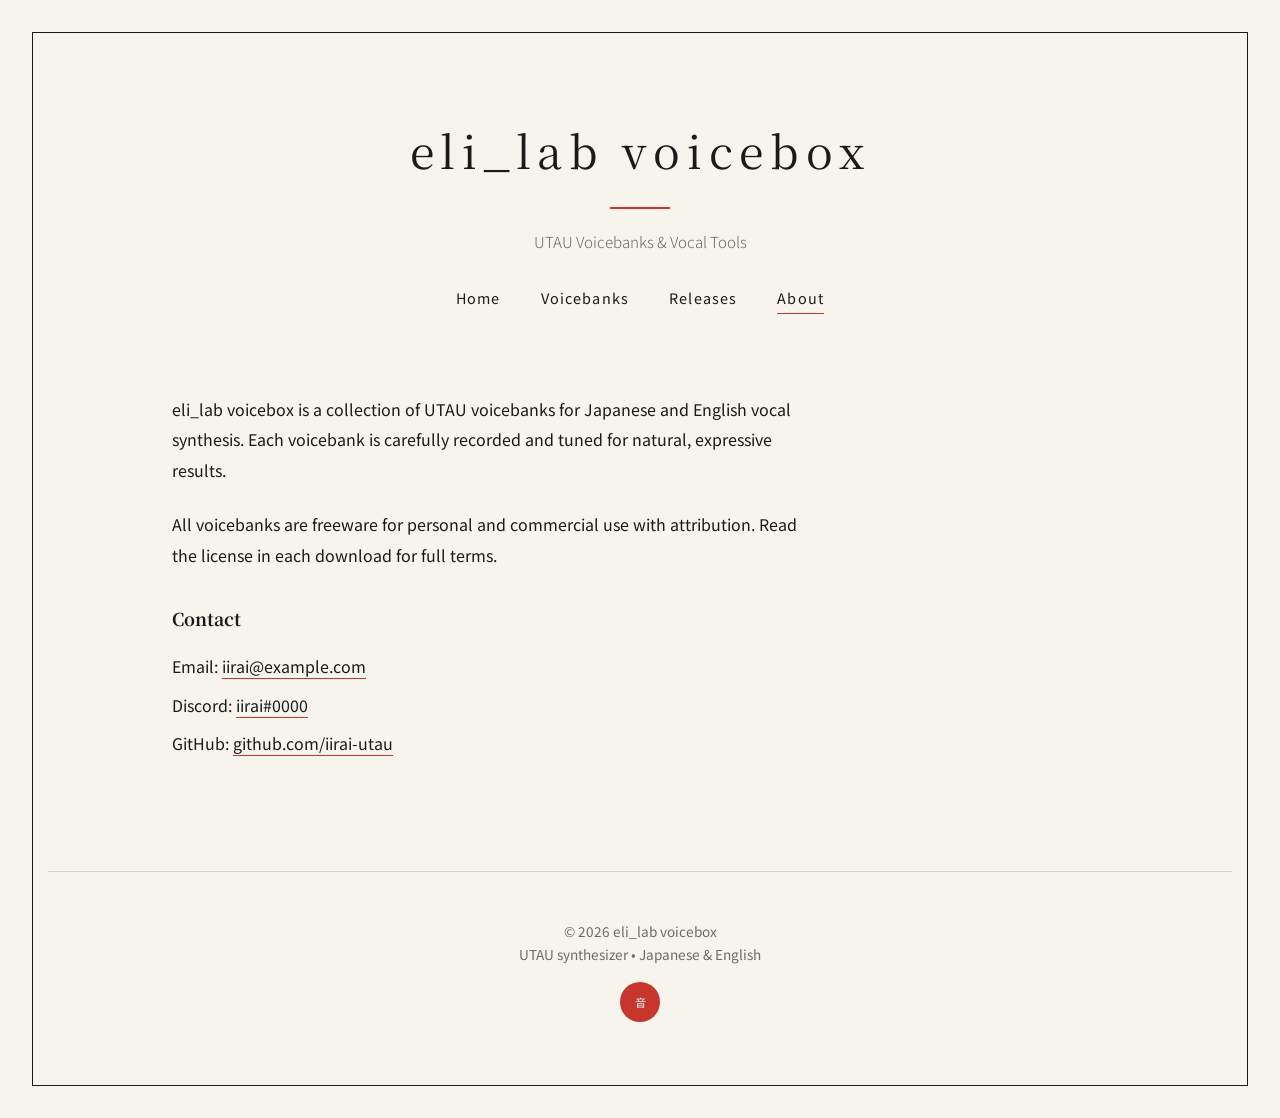
==== about.html @ c8e42771 "init" ====
<!DOCTYPE html>
<html lang="en">

<head>
    <meta charset="UTF-8">
    <meta name="viewport" content="width=device-width,initial-scale=1.0">
    <title>About — Iirai</title>
    <link
        href="https://fonts.googleapis.com/css2?family=Noto+Serif+JP:wght@400&family=Noto+Sans+JP:wght@400&display=swap"
        rel="stylesheet">
    <link rel="stylesheet" href="assets/css/style.css">
</head>

<body>
    <header>
        <h1>eli_lab voicebox</h1>
        <p class="tagline">UTAU Voicebanks & Vocal Tools</p>
        <nav>
            <a href="index.html">Home</a>
            <a href="voicebanks.html">Voicebanks</a>
            <a href="releases.html">Releases</a>
            <a href="about.html" class="active">About</a>
        </nav>
    </header>

    <main>
        <div style="max-width: 650px; line-height: 1.9;">
            <p style="margin-bottom: 1.5rem;">
                eli_lab voicebox is a collection of UTAU voicebanks for Japanese and English vocal synthesis.
                Each voicebank is carefully recorded and tuned for natural, expressive results.
            </p>
            <p style="margin-bottom: 1.5rem;">
                All voicebanks are freeware for personal and commercial use with attribution.
                Read the license in each download for full terms.
            </p>
            <h3 style="font-family: var(--font-heading); font-size: 1.1rem; margin: 2rem 0 1rem;">Contact</h3>
            <p style="margin-bottom: 0.5rem;">Email: <a href="mailto:iirai@example.com">iirai@example.com</a></p>
            <p style="margin-bottom: 0.5rem;">Discord: <a href="#">iirai#0000</a></p>
            <p>GitHub: <a href="#">github.com/iirai-utau</a></p>
        </div>
    </main>

    <footer>
        <p>© 2026 eli_lab voicebox</p>
        <p>UTAU synthesizer • Japanese & English</p>
        <div class="seal">音</div>
    </footer>

    <script src="assets/js/main.js"></script>
</body>

</html>
---- assets/css/style.css ----
:root {
    --bg-paper: #f7f4ed;
    --ink-black: #1a1a1a;
    --vermillion: #c7362d;
    --indigo-muted: #4a5a6b;
    --sumi-gray: #6b6b6b;
    --border-thin: 1px solid #1a1a1a;
    --border-subtle: 1px solid rgba(26, 26, 26, 0.15);
    --frame-thickness: 1px;
    /* same as card border */
    --frame-offset: 2rem;
    /* distance from browser edge */
    --font-heading: "Noto Serif JP", Georgia, serif;
    --font-body: "Noto Sans JP", sans-serif;
}

* {
    margin: 0;
    padding: 0;
    box-sizing: border-box;
}

body {
    background: #f7f4ed;
    color: #1a1a1a;
    font-family: var(--font-body);
    line-height: 1.7;
    min-height: 100vh;
    margin: 0;
    position: relative;
    padding: 3rem;
    /* internal passe-partout offset */
}

/* Passe-partout-style decorative frame that scrolls with the page */
body::before {
    content: "";
    position: absolute;
    /* changed from fixed */
    top: var(--frame-offset);
    left: var(--frame-offset);
    right: var(--frame-offset);
    bottom: var(--frame-offset);
    border: 1px solid #1a1a1a;
    pointer-events: none;
    z-index: 9999;
}

@media (max-width: 768px) {
    body {
        padding: 1.5rem;
    }
}

a {
    color: #1a1a1a;
    text-decoration: none;
    border-bottom: 1px solid #c7362d;
}

a:hover {
    opacity: 0.7;
}

header {
    padding: 4rem 2rem 3rem;
    text-align: center;
    max-width: 900px;
    margin: 0 auto;
}

header h1 {
    font-family: var(--font-heading);
    font-size: 2.8rem;
    font-weight: 400;
    letter-spacing: 0.15em;
    margin-bottom: 0.5rem;
}

header h1::after {
    content: "";
    display: block;
    width: 60px;
    height: 2px;
    background: #c7362d;
    margin: 1.2rem auto 0;
}

.tagline {
    font-size: 0.95rem;
    color: #6b6b6b;
    margin-top: 1.2rem;
    font-weight: 300;
}

nav {
    margin-top: 2rem;
    display: flex;
    justify-content: center;
    gap: 2.5rem;
    flex-wrap: wrap;
}

nav a {
    font-size: 0.9rem;
    letter-spacing: 0.08em;
    border-bottom: none;
    position: relative;
    padding-bottom: 0.2rem;
}

nav a::after {
    content: "";
    position: absolute;
    bottom: 0;
    left: 50%;
    width: 0;
    height: 1px;
    background: #c7362d;
    transition: width 0.2s;
}

nav a.active::after,
nav a:hover::after {
    width: 100%;
    left: 0;
}

main {
    max-width: 1000px;
    margin: 0 auto;
    padding: 2rem 2rem 4rem;
}

.section-title {
    font-family: var(--font-heading);
    font-size: 1.5rem;
    margin-bottom: 2rem;
    padding-left: 1.2rem;
    position: relative;
}

.section-title::before {
    content: "";
    position: absolute;
    left: 0;
    top: 50%;
    transform: translateY(-50%);
    width: 4px;
    height: 1.8em;
    background: #c7362d;
}

.voicebank-grid {
    display: grid;
    grid-template-columns: repeat(auto-fit, minmax(280px, 1fr));
    gap: 2rem;
}

.voicebank-card {
    border: var(--border-thin);
    padding: 1.8rem;
    position: relative;
    transition: transform 0.2s, box-shadow 0.2s;
    text-decoration: none;
    display: block;
}

.voicebank-card:hover {
    transform: translateY(-3px);
    box-shadow: 0 4px 12px rgba(26, 26, 26, 0.08);
}

.voicebank-card::before,
.voicebank-card::after {
    content: "";
    position: absolute;
    width: 12px;
    height: 12px;
    border: 1px solid #1a1a1a;
}

.voicebank-card::before {
    top: 8px;
    left: 8px;
    border-right: none;
    border-bottom: none;
}

.voicebank-card::after {
    bottom: 8px;
    right: 8px;
    border-left: none;
    border-top: none;
}

.card-header h2 {
    font-family: var(--font-heading);
    font-size: 1.3rem;
    margin-bottom: 0.4rem;
}

.version {
    font-size: 0.75rem;
    color: #c7362d;
    border: 1px solid #c7362d;
    padding: 0.15rem 0.5rem;
    letter-spacing: 0.08em;
}

.status-badge {
    font-size: 0.7rem;
    padding: 0.2rem 0.6rem;
    margin-left: 0.5rem;
}

.status-released {
    background: #c7362d;
    color: #f7f4ed;
}

.status-beta {
    background: #4a5a6b;
    color: #f7f4ed;
}

.status-upcoming {
    background: #6b6b6b;
    color: #f7f4ed;
}

.card-meta {
    font-size: 0.85rem;
    color: #6b6b6b;
    margin: 0.8rem 0;
}

.card-meta span {
    display: block;
}

.card-desc {
    font-size: 0.9rem;
    margin-bottom: 1.2rem;
}

.card-link {
    font-size: 0.85rem;
    border-bottom: 1px solid #c7362d;
}

footer {
    text-align: center;
    padding: 3rem 2rem;
    border-top: var(--border-subtle);
    margin-top: 3rem;
    font-size: 0.85rem;
    color: #6b6b6b;
}

.seal {
    display: inline-block;
    width: 40px;
    height: 40px;
    background: #c7362d;
    color: #f7f4ed;
    border-radius: 50%;
    line-height: 40px;
    font-size: 0.7rem;
    margin-top: 1rem;
}

@media (max-width: 768px) {
    header h1 {
        font-size: 2.2rem;
    }

    nav {
        gap: 1.5rem;
    }

    .voicebank-grid {
        grid-template-columns: 1fr;
    }

    main {
        padding: 1.5rem;
    }
}
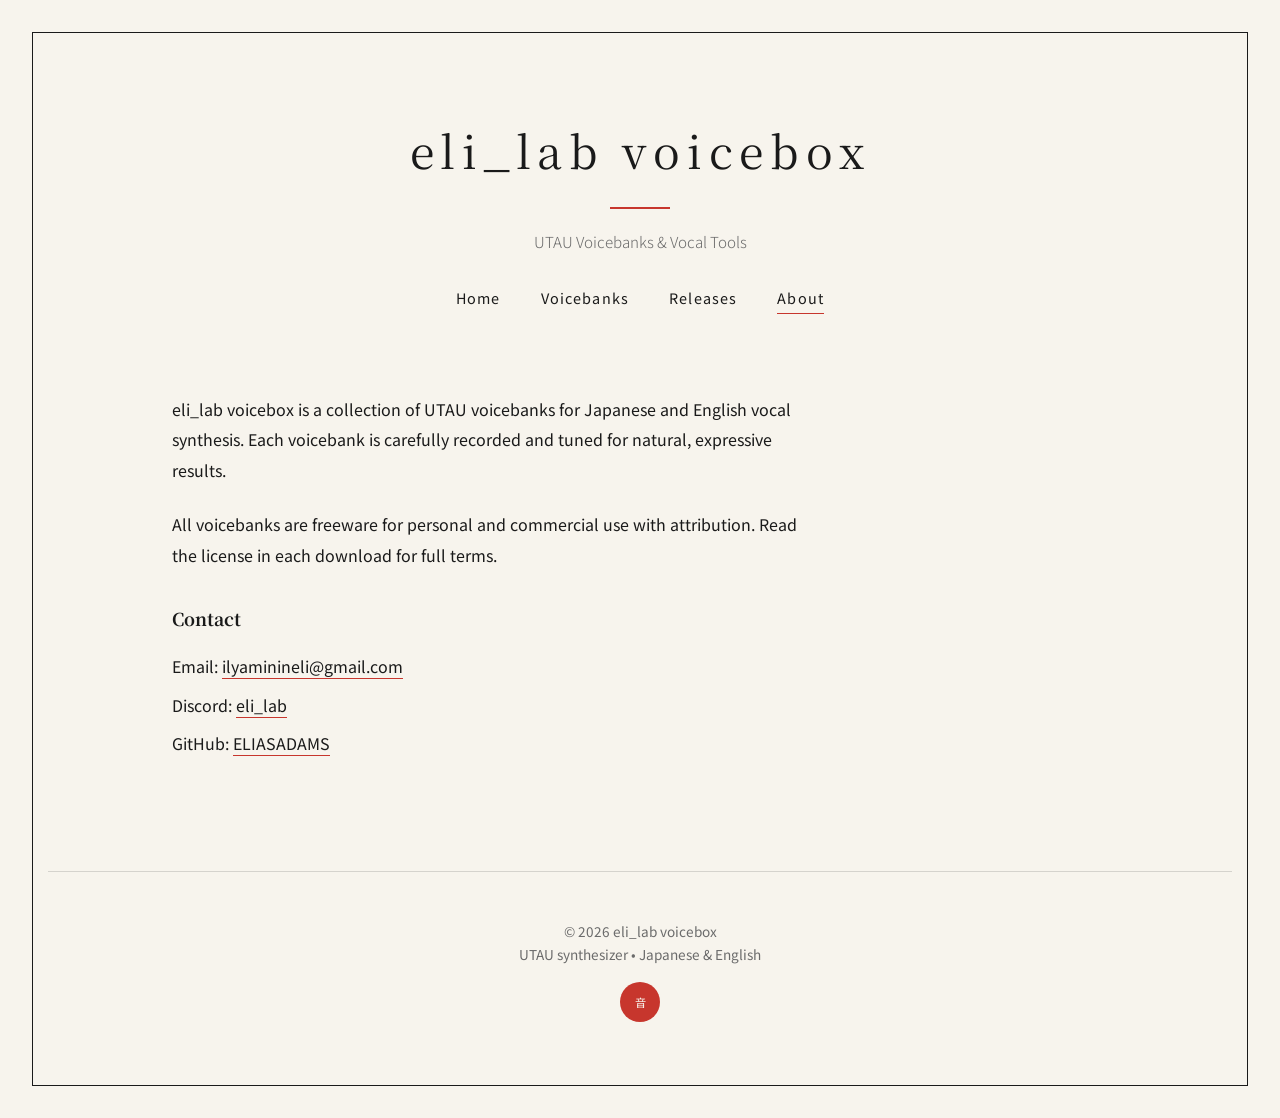
==== commit 13481070: "Update about.html" ====
--- a/about.html
+++ b/about.html
@@ -34,9 +34,10 @@
                 Read the license in each download for full terms.
             </p>
             <h3 style="font-family: var(--font-heading); font-size: 1.1rem; margin: 2rem 0 1rem;">Contact</h3>
-            <p style="margin-bottom: 0.5rem;">Email: <a href="mailto:iirai@example.com">iirai@example.com</a></p>
-            <p style="margin-bottom: 0.5rem;">Discord: <a href="#">iirai#0000</a></p>
-            <p>GitHub: <a href="#">github.com/iirai-utau</a></p>
+            <p style="margin-bottom: 0.5rem;">Email: <a href="mailto:ilyaminineli@gmail.com">ilyaminineli@gmail.com</a>
+            </p>
+            <p style="margin-bottom: 0.5rem;">Discord: <a href="https://discord.gg/vx7zEndReb">eli_lab</a></p>
+            <p>GitHub: <a href="https://github.com/ELIASADAMS">ELIASADAMS</a></p>
         </div>
     </main>
 
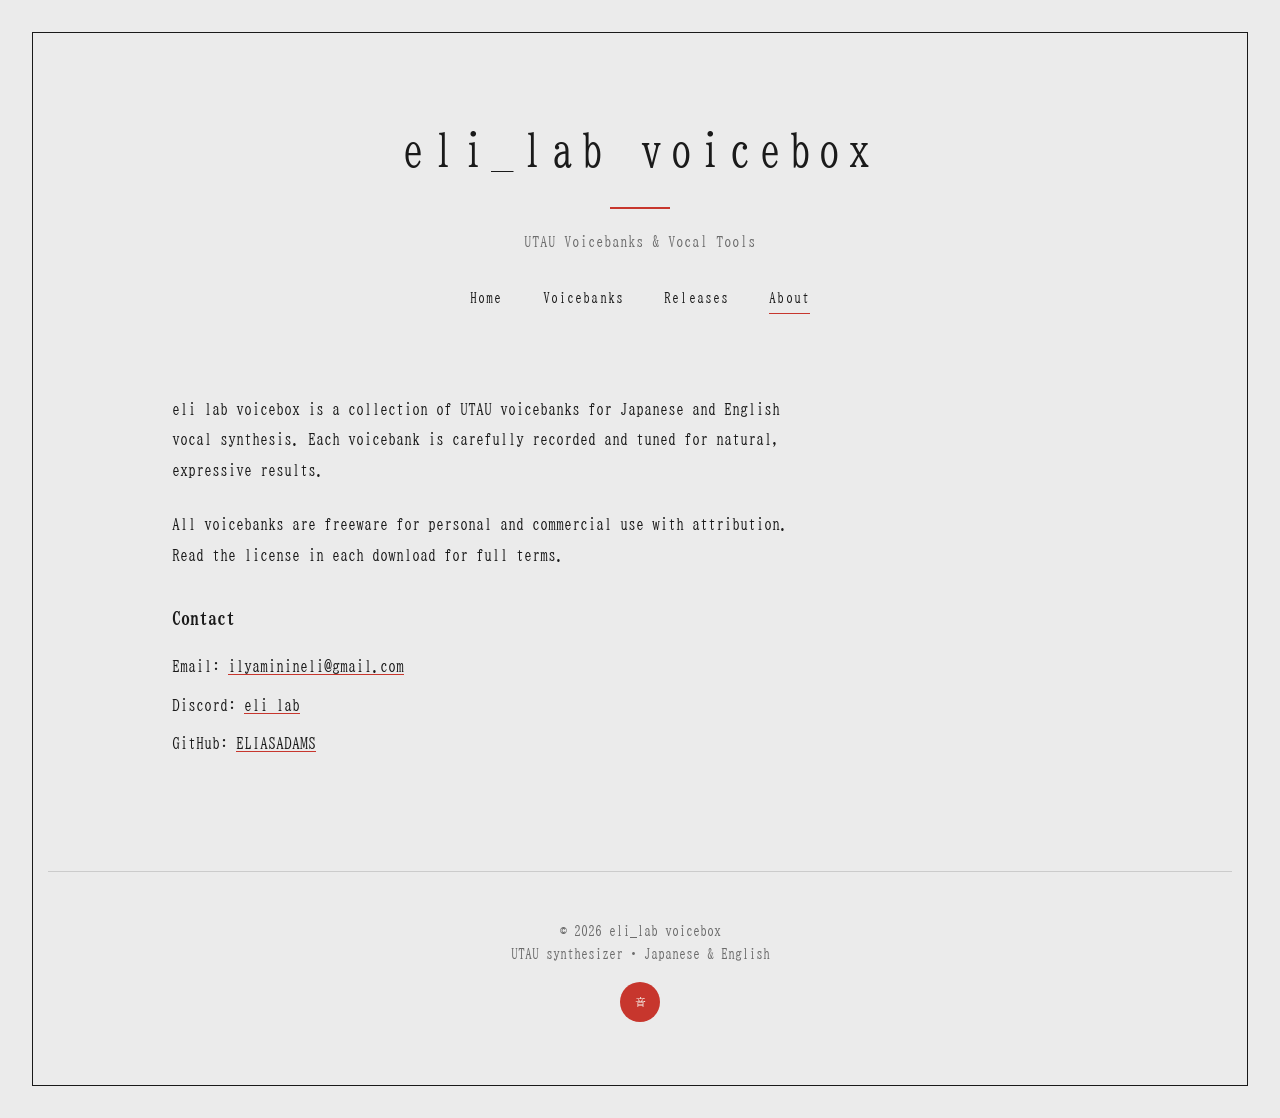
==== commit d7a2c342: "Update about.html" ====
--- a/about.html
+++ b/about.html
@@ -5,9 +5,9 @@
     <meta charset="UTF-8">
     <meta name="viewport" content="width=device-width,initial-scale=1.0">
     <title>About — Iirai</title>
-    <link
-        href="https://fonts.googleapis.com/css2?family=Noto+Serif+JP:wght@400&family=Noto+Sans+JP:wght@400&display=swap"
-        rel="stylesheet">
+    <link rel="preconnect" href="https://fonts.googleapis.com">
+    <link rel="preconnect" href="https://fonts.gstatic.com" crossorigin>
+    <link href="https://fonts.googleapis.com/css2?family=BIZ+UDMincho&display=swap" rel="stylesheet">
     <link rel="stylesheet" href="assets/css/style.css">
 </head>
 
--- a/assets/css/style.css
+++ b/assets/css/style.css
@@ -1,4 +1,6 @@
 :root {
+
+    /* Main */
     --bg-paper: #f7f4ed;
     --ink-black: #1a1a1a;
     --vermillion: #c7362d;
@@ -7,11 +9,62 @@
     --border-thin: 1px solid #1a1a1a;
     --border-subtle: 1px solid rgba(26, 26, 26, 0.15);
     --frame-thickness: 1px;
-    /* same as card border */
     --frame-offset: 2rem;
-    /* distance from browser edge */
-    --font-heading: "Noto Serif JP", Georgia, serif;
-    --font-body: "Noto Sans JP", sans-serif;
+
+    /* Typography */
+    --font-family-base: system-ui, -apple-system, BlinkMacSystemFont, "Segoe UI", sans-serif;
+    --font-display: "Hiragino Maru Gothic ProN", "Yu Mincho", "Noto Serif JP", sans-serif;
+    --font-body: "BIZ UDMincho", system-ui, sans-serif;
+
+    /* Spacing */
+    --spacing-xs: 0.25rem;
+    --spacing-sm: 0.5rem;
+    --spacing-md: 1rem;
+    --spacing-lg: 1.5rem;
+    --spacing-xl: 2rem;
+
+    /* Border Radius */
+    --radius-sm: 6px;
+    --radius-md: 12px;
+    --radius-lg: 14px;
+    --radius-xl: 16px;
+    --radius-full: 999px;
+
+    /* Shadows */
+    --shadow-sm: 0 4px 12px var(--color-shadow-light);
+    --shadow-md: 0 8px 20px var(--color-shadow-medium);
+    --shadow-lg: 0 12px 32px var(--color-shadow-medium);
+
+    /* Paper */
+    --paper-noise:
+        radial-gradient(circle at 23px 23px, rgba(0, 0, 0, 0.03) 1px, transparent 0),
+        radial-gradient(circle at 73px 73px, rgba(0, 0, 0, 0.02) 1px, transparent 0),
+        radial-gradient(circle at 43px 93px, rgba(255, 255, 255, 0.8) 1px, transparent 0);
+    --paper-color: #f5efe8;
+}
+
+/* Base layout */
+body {
+    font-family: var(--font-body);
+    margin: 0;
+    padding: 0;
+    background-color: #ebebeb;
+    background-image: url("https://www.transparenttextures.com/patterns/sandpaper.png");
+}
+
+/* Paper cards use same texture */
+main,
+.body,
+.download-link,
+.wiki-button,
+.wiki-infobox,
+.audio-preview,
+.footer_container,
+.info-box,
+.contact-card .timeline-date,
+.site-title-block {
+    background-color: #ebebeb;
+    background-image: url("https://www.transparenttextures.com/patterns/sandpaper.png");
 }
 
 * {
@@ -21,7 +74,6 @@
 }
 
 body {
-    background: #f7f4ed;
     color: #1a1a1a;
     font-family: var(--font-body);
     line-height: 1.7;
@@ -29,14 +81,13 @@
     margin: 0;
     position: relative;
     padding: 3rem;
-    /* internal passe-partout offset */
-}
-
-/* Passe-partout-style decorative frame that scrolls with the page */
+    background-color: #ebebeb;
+    background-image: url("https://www.transparenttextures.com/patterns/sandpaper.png");
+}
+
 body::before {
     content: "";
     position: absolute;
-    /* changed from fixed */
     top: var(--frame-offset);
     left: var(--frame-offset);
     right: var(--frame-offset);
@@ -70,7 +121,7 @@
 }
 
 header h1 {
-    font-family: var(--font-heading);
+    font-family: var(--font-body);
     font-size: 2.8rem;
     font-weight: 400;
     letter-spacing: 0.15em;
@@ -133,7 +184,7 @@
 }
 
 .section-title {
-    font-family: var(--font-heading);
+    font-family: var(--font-body);
     font-size: 1.5rem;
     margin-bottom: 2rem;
     padding-left: 1.2rem;
@@ -154,12 +205,12 @@
 .voicebank-grid {
     display: grid;
     grid-template-columns: repeat(auto-fit, minmax(280px, 1fr));
-    gap: 2rem;
+    gap: 1rem;
 }
 
 .voicebank-card {
     border: var(--border-thin);
-    padding: 1.8rem;
+    padding: 1.4rem;
     position: relative;
     transition: transform 0.2s, box-shadow 0.2s;
     text-decoration: none;
@@ -195,7 +246,7 @@
 }
 
 .card-header h2 {
-    font-family: var(--font-heading);
+    font-family: var(--font-body);
     font-size: 1.3rem;
     margin-bottom: 0.4rem;
 }
@@ -286,4 +337,75 @@
     main {
         padding: 1.5rem;
     }
+}
+
+/* Scrollable gallery */
+.vb-gallery-scroll {
+    display: flex;
+    align-items: center;
+    gap: 0.6rem;
+    margin: 1.5rem 0;
+}
+
+.vb-gallery-btn {
+    flex: 0 0 auto;
+    width: 2.2rem;
+    height: 2.2rem;
+    border: 1px solid #1a1a1a;
+    background: #f7f4ed;
+    color: #1a1a1a;
+    font-size: 1.2rem;
+    line-height: 1;
+    cursor: pointer;
+    display: flex;
+    align-items: center;
+    justify-content: center;
+    border-radius: 4px;
+    user-select: none;
+}
+
+.vb-gallery-btn:hover {
+    background: #c7362d;
+    color: #f7f4ed;
+    border-color: #c7362d;
+}
+
+.vb-gallery-track {
+    display: flex;
+    gap: 1rem;
+    overflow-x: auto;
+    scroll-behavior: smooth;
+    scroll-snap-type: x mandatory;
+    padding: 0.2rem 0.2rem 0.6rem;
+    width: 100%;
+}
+
+.vb-gallery-track::-webkit-scrollbar {
+    height: 6px;
+}
+
+.vb-gallery-track::-webkit-scrollbar-thumb {
+    background: #6b6b6b;
+    border-radius: 3px;
+}
+
+.vb-gallery-item {
+    flex: 0 0 auto;
+    width: 240px;
+    scroll-snap-align: start;
+    text-align: center;
+}
+
+.vb-gallery-item img {
+    width: 100%;
+    height: 240px;
+    object-fit: cover;
+    border: 1px solid #1a1a1a;
+    display: block;
+}
+
+.vb-gallery-caption {
+    font-size: 0.8rem;
+    color: #6b6b6b;
+    margin-top: 0.4rem;
 }
